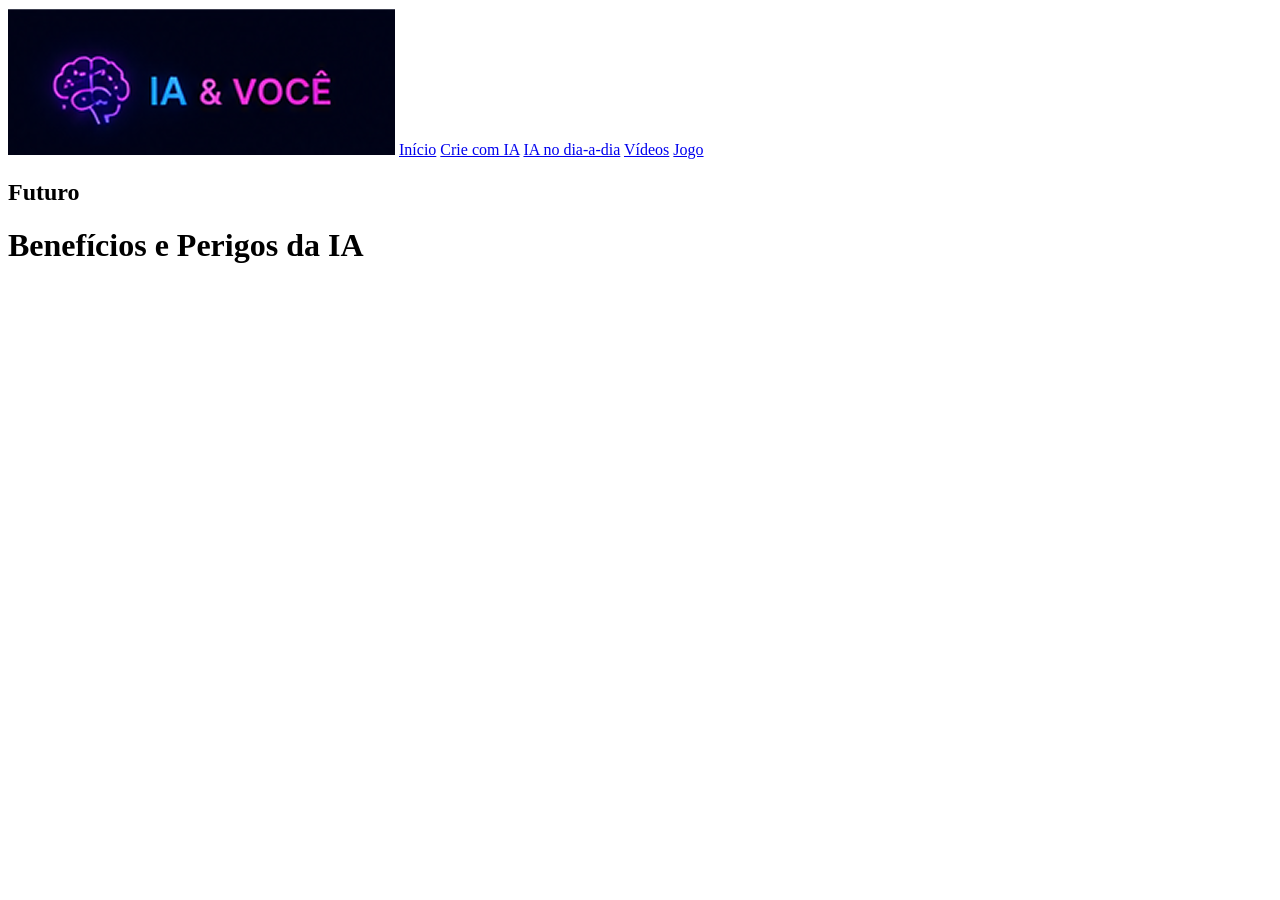
==== beneficios.html @ 137c37b0 "Finalização das primeiras páginas do HTML" ====
<!DOCTYPE html>
<html lang="pt-br">
<head>
    <meta charset="UTF-8">
    <meta name="viewport" content="width=device-width, initial-scale=1.0">
    <title>Benefícios e Perigos da IA</title>
</head>
<body>
    <div class="logoeafins">
        <img src="./img/logo.png" alt="Imagem da logo">
        <a href="principal.html">Início</a>
        <a href="crie.html">Crie com IA</a>
        <a href="diaadia.html">IA no dia-a-dia</a>
        <a href="videos.html">Vídeos</a>
        <a href="jogo.html">Jogo</a>
        <h2>Futuro</h2>
    </div>
    
    <h1>Benefícios e Perigos da IA</h1>
</body>
</html>
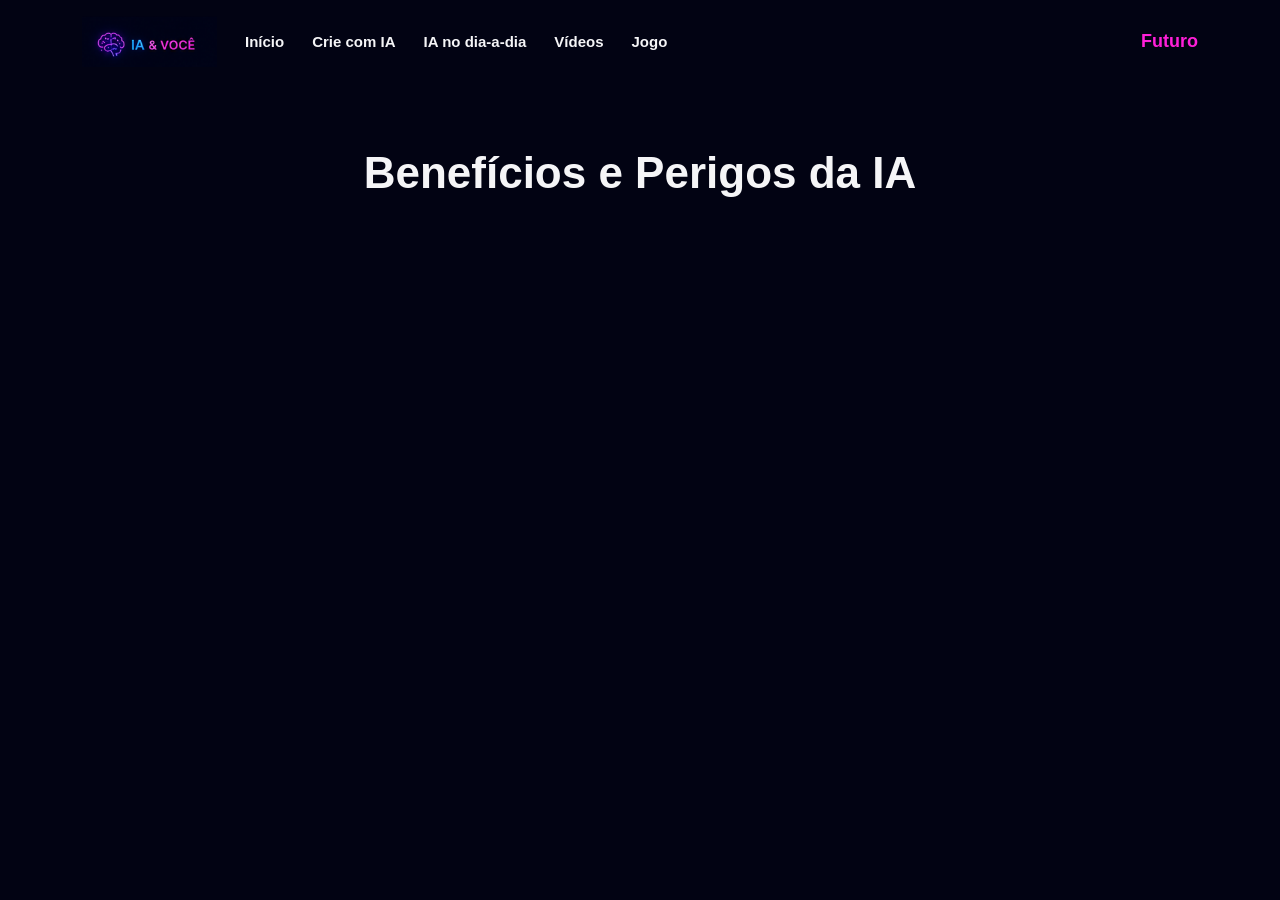
==== commit 391dbf3d: "parte do heitor" ====
--- a/beneficios.html
+++ b/beneficios.html
@@ -4,6 +4,7 @@
     <meta charset="UTF-8">
     <meta name="viewport" content="width=device-width, initial-scale=1.0">
     <title>Benefícios e Perigos da IA</title>
+    <link rel="stylesheet" href="style.css">
 </head>
 <body>
     <div class="logoeafins">
--- a/style.css
+++ b/style.css
@@ -0,0 +1,1263 @@
+/* =========================================================
+   IA & VOCÊ
+   CSS BASE DO PROJETO
+   ========================================================= */
+
+
+/* =========================================================
+   VARIÁVEIS
+   ========================================================= */
+
+:root {
+    --bg: #020313;
+    --bg-card: #05051a;
+
+    --branco: #f5f5f7;
+    --texto: #eeeeee;
+    --texto-secundario: #b8b8c7;
+
+    --roxo: #8d22ff;
+    --roxo-claro: #b64cff;
+    --magenta: #ff1fd8;
+    --azul: #006eff;
+    --ciano: #00eaff;
+
+    --borda-roxa: #8d22ff;
+    --borda-magenta: #ff20dc;
+    --borda-azul: #00bfff;
+
+    --fonte: Arial, Helvetica, sans-serif;
+
+    --largura: 1180px;
+}
+
+
+/* =========================================================
+   RESET
+   ========================================================= */
+
+* {
+    margin: 0;
+    padding: 0;
+    box-sizing: border-box;
+}
+
+html {
+    scroll-behavior: smooth;
+}
+
+body {
+    min-height: 100vh;
+    background: var(--bg);
+    color: var(--texto);
+    font-family: var(--fonte);
+    overflow-x: hidden;
+}
+
+img {
+    max-width: 100%;
+    display: block;
+}
+
+a {
+    color: inherit;
+    text-decoration: none;
+}
+
+p {
+    line-height: 1.45;
+}
+
+h1,
+h2,
+h3 {
+    line-height: 1.15;
+}
+
+
+/* =========================================================
+   MENU / HEADER
+   ========================================================= */
+
+.logoeafins {
+    width: 100%;
+    max-width: var(--largura);
+    margin: 0 auto;
+
+    min-height: 72px;
+
+    display: flex;
+    align-items: center;
+
+    padding: 16px 32px;
+
+    gap: 28px;
+}
+
+.logoeafins img {
+    width: 135px;
+    height: auto;
+    flex-shrink: 0;
+}
+
+.logoeafins a {
+    position: relative;
+
+    font-size: 15px;
+    font-weight: 600;
+
+    color: var(--branco);
+
+    white-space: nowrap;
+
+    transition:
+        color 0.2s ease,
+        transform 0.2s ease;
+}
+
+.logoeafins a:hover {
+    color: var(--magenta);
+    transform: translateY(-1px);
+}
+
+.logoeafins h2 {
+    margin-left: auto;
+
+    color: var(--magenta);
+
+    font-size: 18px;
+    font-weight: 700;
+
+    white-space: nowrap;
+}
+
+
+/* =========================================================
+   TÍTULOS GERAIS
+   ========================================================= */
+
+body > h1,
+body > h2 {
+    max-width: var(--largura);
+    margin-left: auto;
+    margin-right: auto;
+}
+
+body > h1 {
+    padding: 25px 32px 30px;
+
+    font-size: clamp(32px, 4vw, 54px);
+    font-weight: 700;
+}
+
+body > h2 {
+    padding: 25px 32px;
+
+    font-size: clamp(28px, 3vw, 42px);
+}
+
+
+/* =========================================================
+   CORES DOS TEXTOS
+   ========================================================= */
+
+h1,
+h2,
+h3 {
+    color: var(--branco);
+}
+
+h1::first-letter,
+h2::first-letter {
+    /* Mantém o título natural.
+       As cores específicas das páginas
+       serão tratadas abaixo. */
+}
+
+
+/* =========================================================
+   PÁGINA PRINCIPAL
+   ========================================================= */
+
+/*
+   A estrutura original da página principal não possui
+   classes nos primeiros divs.
+
+   Por isso usamos os elementos existentes sem obrigar
+   seus amigos a refazer o HTML inteiro.
+*/
+
+body:has(.cards) > div:nth-of-type(2) {
+    max-width: 1180px;
+    margin: 55px auto 0;
+    padding: 0 60px;
+}
+
+body:has(.cards) > div:nth-of-type(2) h1 {
+    max-width: 650px;
+
+    font-size: clamp(38px, 5vw, 64px);
+    font-weight: 700;
+
+    line-height: 1.05;
+}
+
+body:has(.cards) > div:nth-of-type(2) h1::first-line {
+    color: var(--branco);
+}
+
+body:has(.cards) > div:nth-of-type(2) p {
+    max-width: 580px;
+
+    margin-top: 25px;
+
+    color: var(--texto-secundario);
+
+    font-size: 17px;
+}
+
+
+/* Botão principal */
+
+.btncomecar {
+    display: inline-flex;
+    align-items: center;
+    justify-content: center;
+
+    margin: 30px 0 45px 60px;
+
+    min-width: 190px;
+    min-height: 48px;
+
+    padding: 12px 22px;
+
+    border: 1px solid var(--magenta);
+    border-radius: 8px;
+
+    color: var(--branco);
+
+    font-size: 15px;
+    font-weight: 600;
+
+    transition:
+        background-color 0.2s ease,
+        box-shadow 0.2s ease,
+        transform 0.2s ease;
+}
+
+.btncomecar:hover {
+    background-color: rgba(255, 31, 216, 0.12);
+
+    box-shadow:
+        0 0 12px rgba(255, 31, 216, 0.35);
+
+    transform: translateY(-2px);
+}
+
+
+/* Imagem principal */
+
+body:has(.cards) > div:nth-of-type(4) {
+    max-width: 1180px;
+    margin: -180px auto 80px;
+
+    padding: 0 40px;
+
+    display: flex;
+    justify-content: flex-end;
+}
+
+body:has(.cards) > div:nth-of-type(4) img {
+    width: min(48%, 540px);
+}
+
+
+/* Título "O que você vai aprender" */
+
+body:has(.cards) > div:nth-of-type(5) {
+    max-width: var(--largura);
+
+    margin: 0 auto 35px;
+
+    padding: 0 32px;
+}
+
+body:has(.cards) > div:nth-of-type(5) h2 {
+    text-align: center;
+
+    font-size: 30px;
+}
+
+
+/* Cards */
+
+.cards {
+    width: calc(100% - 64px);
+    max-width: var(--largura);
+
+    margin: 0 auto 70px;
+
+    display: grid;
+    grid-template-columns: repeat(4, 1fr);
+
+    gap: 18px;
+}
+
+.card {
+    min-height: 260px;
+
+    padding: 24px 18px;
+
+    border: 1px solid var(--borda-roxa);
+    border-radius: 8px;
+
+    background-color: rgba(3, 4, 25, 0.8);
+
+    display: flex;
+    flex-direction: column;
+    align-items: center;
+
+    text-align: center;
+
+    transition:
+        transform 0.2s ease,
+        box-shadow 0.2s ease;
+}
+
+.card:nth-child(2) {
+    border-color: var(--borda-azul);
+}
+
+.card:nth-child(3) {
+    border-color: var(--borda-magenta);
+}
+
+.card:nth-child(4) {
+    border-color: var(--azul);
+}
+
+.card:hover {
+    transform: translateY(-5px);
+
+    box-shadow:
+        0 0 18px rgba(141, 34, 255, 0.18);
+}
+
+.imagem-card {
+    width: 70px;
+    height: 70px;
+
+    display: flex;
+    align-items: center;
+    justify-content: center;
+
+    margin-bottom: 18px;
+}
+
+.imagem-card img {
+    max-width: 65px;
+    max-height: 65px;
+}
+
+.card h3 {
+    min-height: 48px;
+
+    margin-bottom: 14px;
+
+    color: var(--magenta);
+
+    font-size: 16px;
+}
+
+.card:nth-child(2) h3,
+.card:nth-child(4) h3 {
+    color: var(--azul);
+}
+
+.card p {
+    color: var(--texto-secundario);
+
+    font-size: 13px;
+}
+
+
+/* =========================================================
+   PÁGINA SOBRE A IA
+   ========================================================= */
+
+body:has(.informacoes) > img {
+    width: min(100%, 1180px);
+
+    margin: 10px auto 30px;
+
+    max-height: 420px;
+
+    object-fit: cover;
+    object-position: center;
+}
+
+body:has(.informacoes) > h1 {
+    max-width: var(--largura);
+
+    margin: 0 auto;
+
+    padding: 0 32px 35px;
+
+    font-size: 44px;
+}
+
+.informacoes {
+    width: calc(100% - 64px);
+    max-width: var(--largura);
+
+    margin: 0 auto 70px;
+}
+
+
+/* Caixa rosa */
+
+.infrosa {
+    margin-bottom: 30px;
+
+    padding: 30px;
+
+    border: 1px solid var(--borda-roxa);
+    border-radius: 8px;
+
+    background: rgba(4, 3, 25, 0.75);
+}
+
+.infrosa h3 {
+    margin-bottom: 15px;
+
+    color: var(--magenta);
+
+    font-size: 20px;
+}
+
+.infrosa p {
+    margin-bottom: 12px;
+
+    color: var(--texto);
+
+    font-size: 15px;
+}
+
+
+/* Caixa azul */
+
+.infazul {
+    margin-bottom: 50px;
+
+    padding: 30px;
+
+    border: 1px solid var(--borda-azul);
+    border-radius: 8px;
+
+    background: rgba(4, 3, 25, 0.75);
+}
+
+.infazul h3 {
+    margin-bottom: 15px;
+
+    color: var(--ciano);
+
+    font-size: 20px;
+}
+
+.infazul p {
+    margin-bottom: 12px;
+
+    color: var(--texto);
+
+    font-size: 15px;
+}
+
+
+/* Título da seção */
+
+.informacoes > h2 {
+    margin-bottom: 28px;
+
+    font-size: 30px;
+}
+
+.informacoes > h2::first-line {
+    color: var(--branco);
+}
+
+
+/* Imagens da seção */
+
+.imagens {
+    display: grid;
+
+    grid-template-columns: repeat(3, 1fr);
+
+    gap: 24px;
+
+    padding: 25px;
+
+    border: 1px solid var(--borda-roxa);
+    border-radius: 8px;
+}
+
+.imagens > div {
+    text-align: center;
+}
+
+.imagens img {
+    width: 90px;
+    height: 90px;
+
+    object-fit: contain;
+
+    margin: 0 auto 12px;
+}
+
+.imagens h3 {
+    color: var(--magenta);
+
+    font-size: 15px;
+}
+
+.social h3,
+.assistentes h3 {
+    color: var(--azul);
+}
+
+
+/* =========================================================
+   PÁGINA CRIE COM IA
+   ========================================================= */
+
+body:has(.cardcrie) > h1 {
+    text-align: center;
+
+    margin-bottom: 30px;
+
+    font-size: 44px;
+}
+
+body:has(.cardcrie) > h1::first-line {
+    color: var(--branco);
+}
+
+
+/* Caixas de introdução */
+
+.roxo,
+.rosa {
+    width: calc(100% - 64px);
+    max-width: var(--largura);
+
+    margin: 0 auto 30px;
+
+    padding: 28px 32px;
+
+    border-radius: 8px;
+
+    background: transparent;
+
+    font-size: 15px;
+}
+
+.roxo {
+    border: 1px solid var(--borda-roxa);
+}
+
+.rosa {
+    border: 1px solid var(--borda-magenta);
+}
+
+
+/* Título */
+
+body:has(.cardcrie) > h2 {
+    max-width: var(--largura);
+
+    margin: 50px auto 30px;
+
+    padding: 0 32px;
+
+    text-align: center;
+
+    font-size: 30px;
+}
+
+
+/* Cards de criação */
+
+.cardcrie {
+    width: calc(100% - 64px);
+    max-width: var(--largura);
+
+    min-height: 180px;
+
+    margin: 0 auto 24px;
+
+    padding: 22px;
+
+    display: flex;
+    align-items: center;
+
+    gap: 30px;
+
+    border: 1px solid var(--borda-roxa);
+    border-radius: 8px;
+
+    background: rgba(4, 3, 25, 0.75);
+}
+
+.cardcrie:nth-of-type(2) {
+    border-color: var(--borda-magenta);
+}
+
+.cardcrie:nth-of-type(3) {
+    border-color: var(--borda-azul);
+}
+
+.cardcrie:nth-of-type(4) {
+    border-color: var(--borda-magenta);
+}
+
+.imagecrie {
+    width: 180px;
+    min-width: 180px;
+    height: 130px;
+
+    display: flex;
+    align-items: center;
+    justify-content: center;
+}
+
+.imagecrie img {
+    max-width: 100%;
+    max-height: 100%;
+
+    object-fit: contain;
+}
+
+.cardcrie p {
+    color: var(--texto);
+
+    font-size: 14px;
+}
+
+
+/* Linhas */
+
+body:has(.cardcrie) hr {
+    width: 100%;
+
+    margin: 55px 0;
+
+    border: 0;
+    border-top: 1px solid rgba(255, 255, 255, 0.35);
+}
+
+
+/* Texto dos prompts */
+
+body:has(.cardcrie) > p {
+    max-width: var(--largura);
+
+    margin: 0 auto 25px;
+
+    padding: 0 32px;
+
+    font-size: 15px;
+}
+
+
+/* Exemplo de prompt */
+
+.exemplo {
+    width: calc(100% - 64px);
+    max-width: 760px;
+
+    margin: 25px auto 35px;
+
+    padding: 28px 32px;
+
+    border-radius: 18px;
+
+    background: #4b096d;
+
+    text-align: center;
+}
+
+.exemplo h2 {
+    margin-bottom: 15px;
+
+    font-size: 24px;
+
+    color: var(--branco);
+}
+
+.exemplo p {
+    color: var(--branco);
+
+    font-size: 15px;
+}
+
+
+/* Resultado esperado */
+
+body:has(.cardcrie) > h3 {
+    max-width: var(--largura);
+
+    margin: 0 auto 12px;
+
+    padding: 0 32px;
+
+    font-size: 20px;
+}
+
+body:has(.cardcrie) > p:nth-last-of-type(2) {
+    max-width: var(--largura);
+
+    margin: 0 auto;
+
+    padding: 0 32px;
+
+    font-size: 15px;
+}
+
+
+/* Explicação final */
+
+.explicacao {
+    width: calc(100% - 64px);
+    max-width: 900px;
+
+    margin: 0 auto 70px;
+
+    padding: 30px;
+
+    border-radius: 5px;
+
+    background: #32005a;
+
+    text-align: center;
+}
+
+.explicacao p {
+    color: var(--texto);
+
+    font-size: 15px;
+}
+
+
+/* =========================================================
+   PÁGINA IA NO DIA A DIA
+   ========================================================= */
+
+body:has(.inf1) > h1 {
+    margin: 0 auto 35px;
+
+    text-align: center;
+
+    font-size: 44px;
+}
+
+
+/* Blocos superiores */
+
+.inf1,
+.inf2 {
+    width: calc(50% - 30px);
+
+    min-height: 130px;
+
+    padding: 24px;
+
+    border: 1px solid var(--borda-roxa);
+    border-radius: 8px;
+
+    background: rgba(4, 3, 25, 0.75);
+
+    position: relative;
+}
+
+.inf1 {
+    margin-left: calc(50% - 590px);
+}
+
+.inf2 {
+    margin-left: calc(50% + 30px);
+
+    margin-top: -130px;
+
+    border-color: var(--borda-roxa);
+}
+
+.inf1 p,
+.inf2 p {
+    color: var(--texto);
+
+    font-size: 14px;
+}
+
+
+/* Imagem da casa */
+
+body:has(.inf1) > img {
+    width: min(850px, 90%);
+
+    margin: 50px auto 30px;
+
+    object-fit: contain;
+}
+
+
+/* Texto azul */
+
+.textazul {
+    width: calc(100% - 64px);
+    max-width: 1100px;
+
+    margin: 0 auto 35px;
+
+    padding: 24px;
+
+    border: 1px solid var(--borda-azul);
+    border-radius: 8px;
+}
+
+.textazul p,
+.textrosa p {
+    font-size: 14px;
+}
+
+
+/* Texto rosa */
+
+.textrosa {
+    width: calc(100% - 64px);
+    max-width: 1100px;
+
+    margin: 0 auto 35px;
+
+    padding: 24px;
+
+    border: 1px solid var(--borda-roxa);
+    border-radius: 8px;
+}
+
+
+/* Benefícios */
+
+body:has(.inf1) > h2 {
+    max-width: 1100px;
+
+    margin: 30px auto 15px;
+
+    padding: 0;
+
+    font-size: 30px;
+}
+
+body:has(.inf1) > a {
+    display: block;
+
+    width: fit-content;
+
+    margin: 0 auto 70px;
+}
+
+body:has(.inf1) > a img {
+    width: 50px;
+
+    transition:
+        transform 0.2s ease,
+        filter 0.2s ease;
+}
+
+body:has(.inf1) > a:hover img {
+    transform: translateX(5px);
+
+    filter:
+        drop-shadow(0 0 8px var(--ciano));
+}
+
+
+/* =========================================================
+   BENEFÍCIOS
+   ========================================================= */
+
+body:has(> h1:first-of-type):not(:has(.cards)):not(:has(.informacoes)):not(:has(.cardcrie)):not(:has(.inf1)) > h1 {
+    text-align: center;
+
+    margin-top: 40px;
+
+    font-size: 44px;
+}
+
+
+/* =========================================================
+   RESPONSIVIDADE
+   ========================================================= */
+
+@media (max-width: 900px) {
+
+    .logoeafins {
+        gap: 18px;
+        padding: 14px 20px;
+    }
+
+    .logoeafins img {
+        width: 115px;
+    }
+
+    .logoeafins a {
+        font-size: 12px;
+    }
+
+    .logoeafins h2 {
+        font-size: 15px;
+    }
+
+    .cards {
+        grid-template-columns: repeat(2, 1fr);
+    }
+
+    body:has(.cards) > div:nth-of-type(2) {
+        margin-top: 35px;
+    }
+
+    body:has(.cards) > div:nth-of-type(4) {
+        margin-top: -100px;
+    }
+
+    body:has(.cards) > div:nth-of-type(4) img {
+        width: 45%;
+    }
+
+    .inf1 {
+        margin-left: 5%;
+        width: 42%;
+    }
+
+    .inf2 {
+        width: 42%;
+        margin-left: 53%;
+    }
+}
+
+
+@media (max-width: 650px) {
+
+    .logoeafins {
+        min-height: auto;
+
+        flex-wrap: wrap;
+
+        justify-content: center;
+
+        padding: 18px 12px;
+
+        gap: 14px;
+    }
+
+    .logoeafins img {
+        width: 110px;
+
+        margin-right: 100%;
+        margin-bottom: -5px;
+    }
+
+    .logoeafins h2 {
+        margin-left: 0;
+    }
+
+
+    body > h1 {
+        padding-left: 20px;
+        padding-right: 20px;
+
+        font-size: 34px;
+    }
+
+
+    /* Principal */
+
+    body:has(.cards) > div:nth-of-type(2) {
+        margin-top: 25px;
+
+        padding: 0 25px;
+
+        text-align: center;
+    }
+
+    body:has(.cards) > div:nth-of-type(2) h1 {
+        font-size: 38px;
+    }
+
+    body:has(.cards) > div:nth-of-type(2) p {
+        font-size: 14px;
+    }
+
+    .btncomecar {
+        margin-left: 25px;
+    }
+
+    body:has(.cards) > div:nth-of-type(4) {
+        margin: 0 auto 50px;
+
+        padding: 0 20px;
+
+        justify-content: center;
+    }
+
+    body:has(.cards) > div:nth-of-type(4) img {
+        width: 80%;
+    }
+
+    .cards {
+        width: calc(100% - 32px);
+
+        grid-template-columns: 1fr 1fr;
+
+        gap: 12px;
+    }
+
+    .card {
+        padding: 18px 12px;
+
+        min-height: 230px;
+    }
+
+    .card h3 {
+        font-size: 13px;
+    }
+
+    .card p {
+        font-size: 11px;
+    }
+
+
+    /* Sobre */
+
+    body:has(.informacoes) > img {
+        width: calc(100% - 30px);
+    }
+
+    .informacoes {
+        width: calc(100% - 30px);
+    }
+
+    .infrosa,
+    .infazul {
+        padding: 20px;
+    }
+
+    .imagens {
+        grid-template-columns: repeat(2, 1fr);
+
+        padding: 18px;
+    }
+
+
+    /* Crie */
+
+    .roxo,
+    .rosa {
+        width: calc(100% - 30px);
+
+        padding: 20px;
+    }
+
+    .cardcrie {
+        width: calc(100% - 30px);
+
+        flex-direction: column;
+
+        text-align: center;
+    }
+
+    .imagecrie {
+        width: 150px;
+        min-width: 150px;
+    }
+
+
+    /* Dia a dia */
+
+    .inf1,
+    .inf2 {
+        width: calc(100% - 30px);
+
+        margin-left: auto;
+        margin-right: auto;
+
+        margin-top: 0;
+
+        min-height: auto;
+    }
+
+    .inf2 {
+        margin-top: 20px;
+    }
+
+    body:has(.inf1) > img {
+        width: calc(100% - 30px);
+
+        margin-top: 35px;
+    }
+
+    .textazul,
+    .textrosa {
+        width: calc(100% - 30px);
+    }
+
+    body:has(.inf1) > h2 {
+        width: calc(100% - 30px);
+
+        font-size: 25px;
+    }
+}
+
+
+/* =========================================================
+   ACESSIBILIDADE / INTERAÇÃO
+   ========================================================= */
+
+a:focus-visible {
+    outline: 2px solid var(--ciano);
+    outline-offset: 4px;
+}
+
+
+/* =========================================================
+   NOVA ESTRUTURA DA PÁGINA PRINCIPAL
+   ========================================================= */
+
+.pagina-principal {
+    width: 100%;
+    max-width: var(--largura);
+
+    margin: 0 auto;
+}
+
+
+/* HERO */
+
+.hero {
+    min-height: 560px;
+
+    padding: 45px 55px;
+
+    display: grid;
+    grid-template-columns: 1fr 1fr;
+
+    align-items: center;
+
+    gap: 30px;
+}
+
+.hero-conteudo {
+    position: relative;
+    z-index: 2;
+}
+
+.hero h1 {
+    max-width: 570px;
+
+    font-size: clamp(36px, 4vw, 58px);
+
+    line-height: 1.03;
+
+    color: var(--branco);
+}
+
+.hero h1 span {
+    color: var(--magenta);
+}
+
+.hero p {
+    max-width: 500px;
+
+    margin-top: 22px;
+
+    color: var(--texto-secundario);
+
+    font-size: 15px;
+}
+
+.hero .btncomecar {
+    margin: 28px 0 0;
+}
+
+.hero .btncomecar span {
+    margin-left: 15px;
+
+    color: var(--magenta);
+
+    font-size: 18px;
+}
+
+.hero-imagem {
+    display: flex;
+
+    justify-content: center;
+    align-items: center;
+}
+
+.hero-imagem img {
+    width: 100%;
+    max-width: 520px;
+
+    object-fit: contain;
+}
+
+
+/* APRENDIZADO */
+
+.aprendizado {
+    padding: 45px 32px 70px;
+}
+
+.aprendizado > h2 {
+    margin-bottom: 35px;
+
+    text-align: center;
+
+    font-size: 30px;
+    font-weight: 700;
+}
+
+@media (max-width: 700px) {
+
+    .hero {
+        grid-template-columns: 1fr;
+
+        padding: 30px 20px;
+
+        text-align: center;
+    }
+
+    .hero h1,
+    .hero p {
+        margin-left: auto;
+        margin-right: auto;
+    }
+
+    .hero .btncomecar {
+        margin-left: auto;
+        margin-right: auto;
+    }
+
+    .hero-imagem {
+        order: -1;
+    }
+
+    .hero-imagem img {
+        max-width: 350px;
+    }
+
+    .aprendizado {
+        padding-left: 16px;
+        padding-right: 16px;
+    }
+}
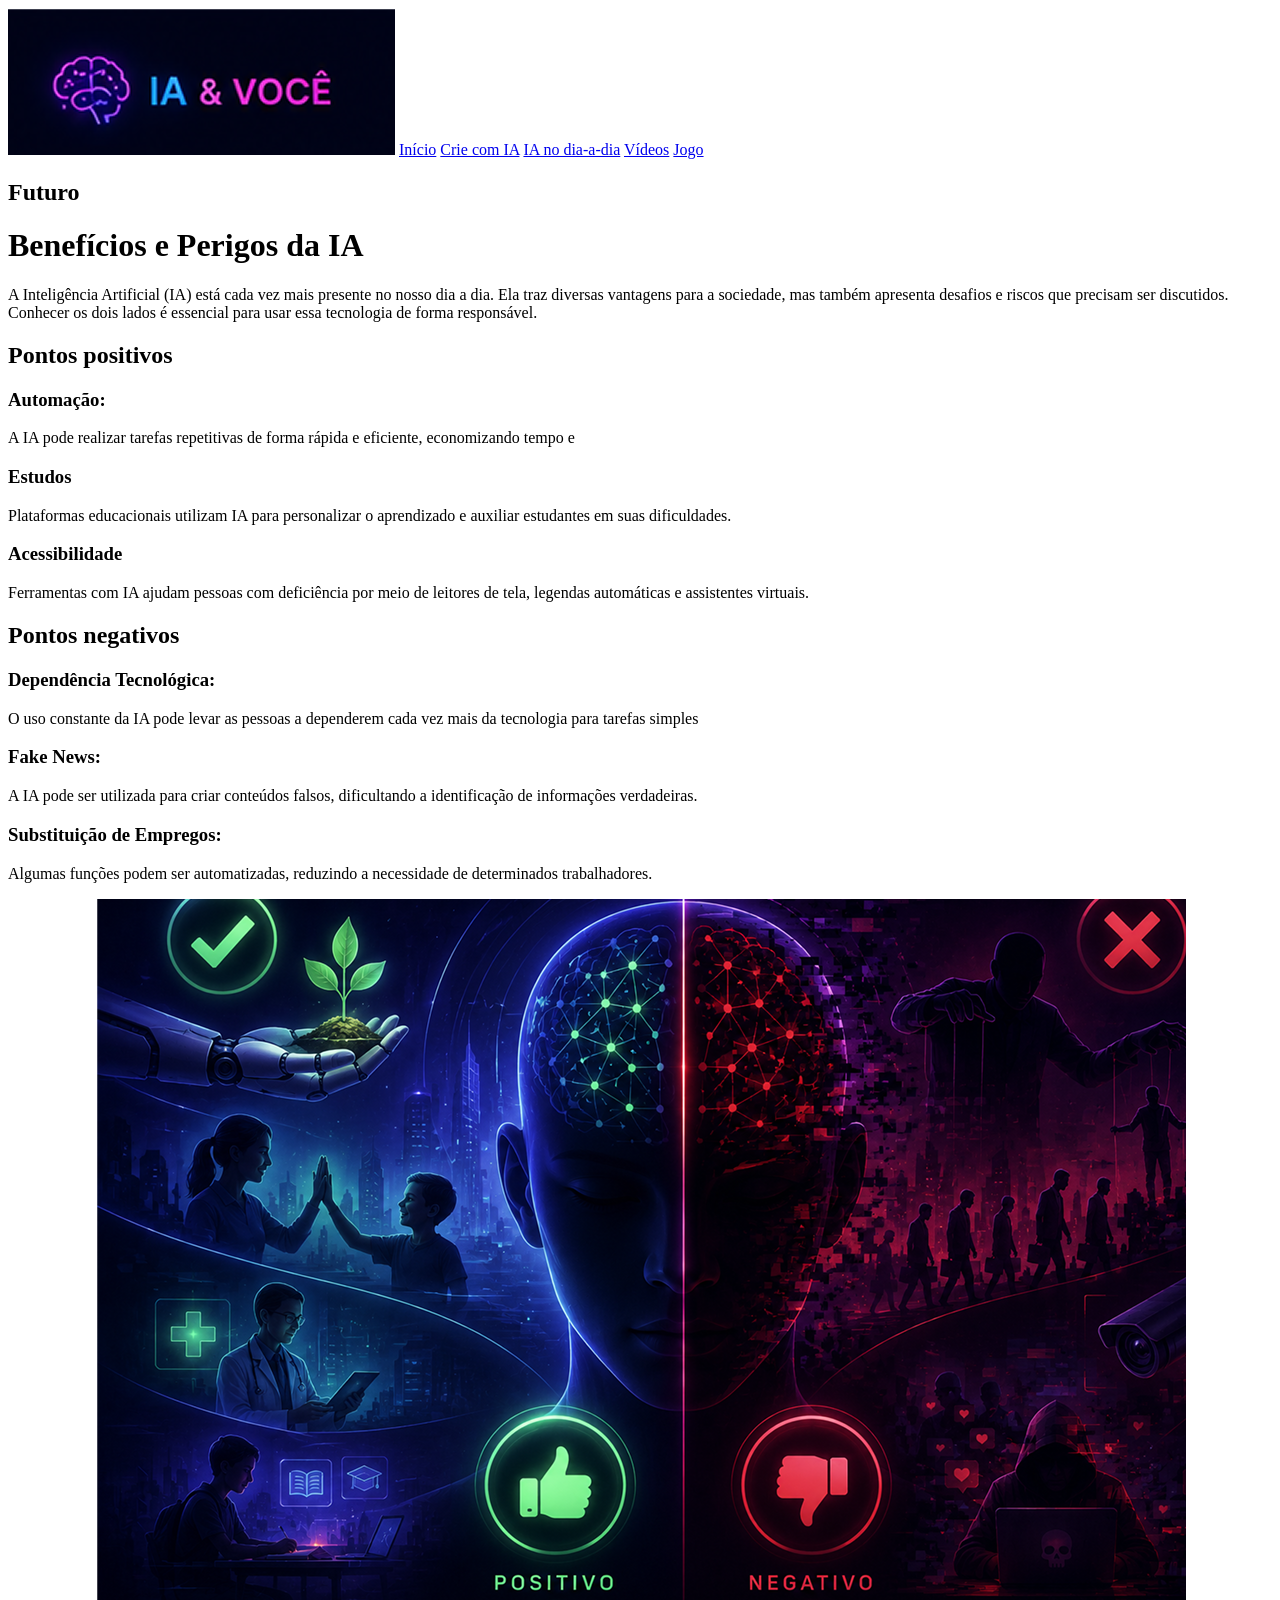
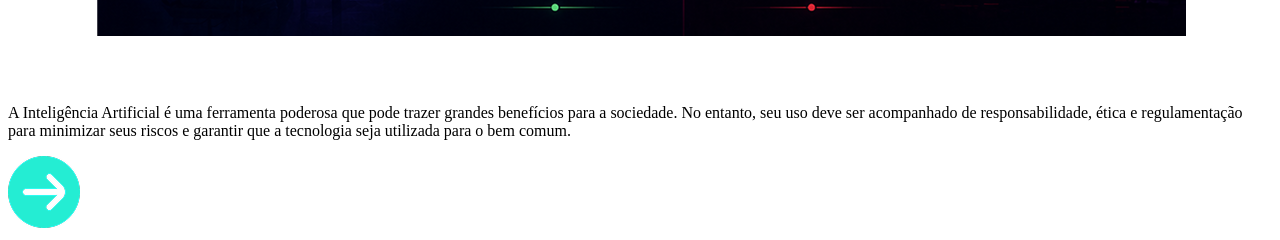
==== commit f35b831e: "Fim de benefícios da IA. vou ter que clonar o css do github, html veio e ele ficou" ====
--- a/beneficios.html
+++ b/beneficios.html
@@ -4,7 +4,6 @@
     <meta charset="UTF-8">
     <meta name="viewport" content="width=device-width, initial-scale=1.0">
     <title>Benefícios e Perigos da IA</title>
-    <link rel="stylesheet" href="style.css">
 </head>
 <body>
     <div class="logoeafins">
@@ -18,5 +17,38 @@
     </div>
     
     <h1>Benefícios e Perigos da IA</h1>
+
+    <div class="ben1">
+        <p>A Inteligência Artificial (IA) está cada vez mais presente no nosso dia a dia. Ela traz diversas vantagens para a sociedade, mas também apresenta desafios e riscos que precisam ser discutidos. Conhecer os dois lados é essencial para usar essa tecnologia de forma responsável.</p>
+    </div>
+
+    <h2>Pontos positivos</h2>
+
+    <div class="positivos">
+        <h3>Automação:</h3>
+        <p>A IA pode realizar tarefas repetitivas de forma rápida e eficiente, economizando tempo e </p>
+        <h3>Estudos</h3>
+        <p>Plataformas educacionais utilizam IA para personalizar o aprendizado e auxiliar estudantes em suas dificuldades.</p>
+        <h3>Acessibilidade</h3>
+        <p>Ferramentas com IA ajudam pessoas com deficiência por meio de leitores de tela, legendas automáticas e assistentes virtuais.</p>
+    </div>
+
+    <h2>Pontos negativos</h2>
+    <div class="negativos">
+        <h3>Dependência Tecnológica:</h3>
+        <p>O uso constante da IA pode levar as pessoas a dependerem cada vez mais da tecnologia para tarefas simples</p>
+        <h3>Fake News:</h3>
+        <p>A IA pode ser utilizada para criar conteúdos falsos, dificultando a identificação de informações verdadeiras.</p>
+        <h3>Substituição de Empregos:</h3>
+        <p>Algumas funções podem ser automatizadas, reduzindo a necessidade de determinados trabalhadores.</p>
+    </div>
+
+    <img src="./img/image 15.png" alt="Beneficios e maleficios da IA">
+
+    <div class="ben2">
+        <p>A Inteligência Artificial é uma ferramenta poderosa que pode trazer grandes benefícios para a sociedade. No entanto, seu uso deve ser acompanhado de responsabilidade, ética e regulamentação para minimizar seus riscos e garantir que a tecnologia seja utilizada para o bem comum.</p>
+    </div>
+
+    <a href="beneficios.html"><img src="./img/arrow-circle-right 1.png" alt="Ir para benefícios e perigos da IA"></a>
 </body>
 </html>
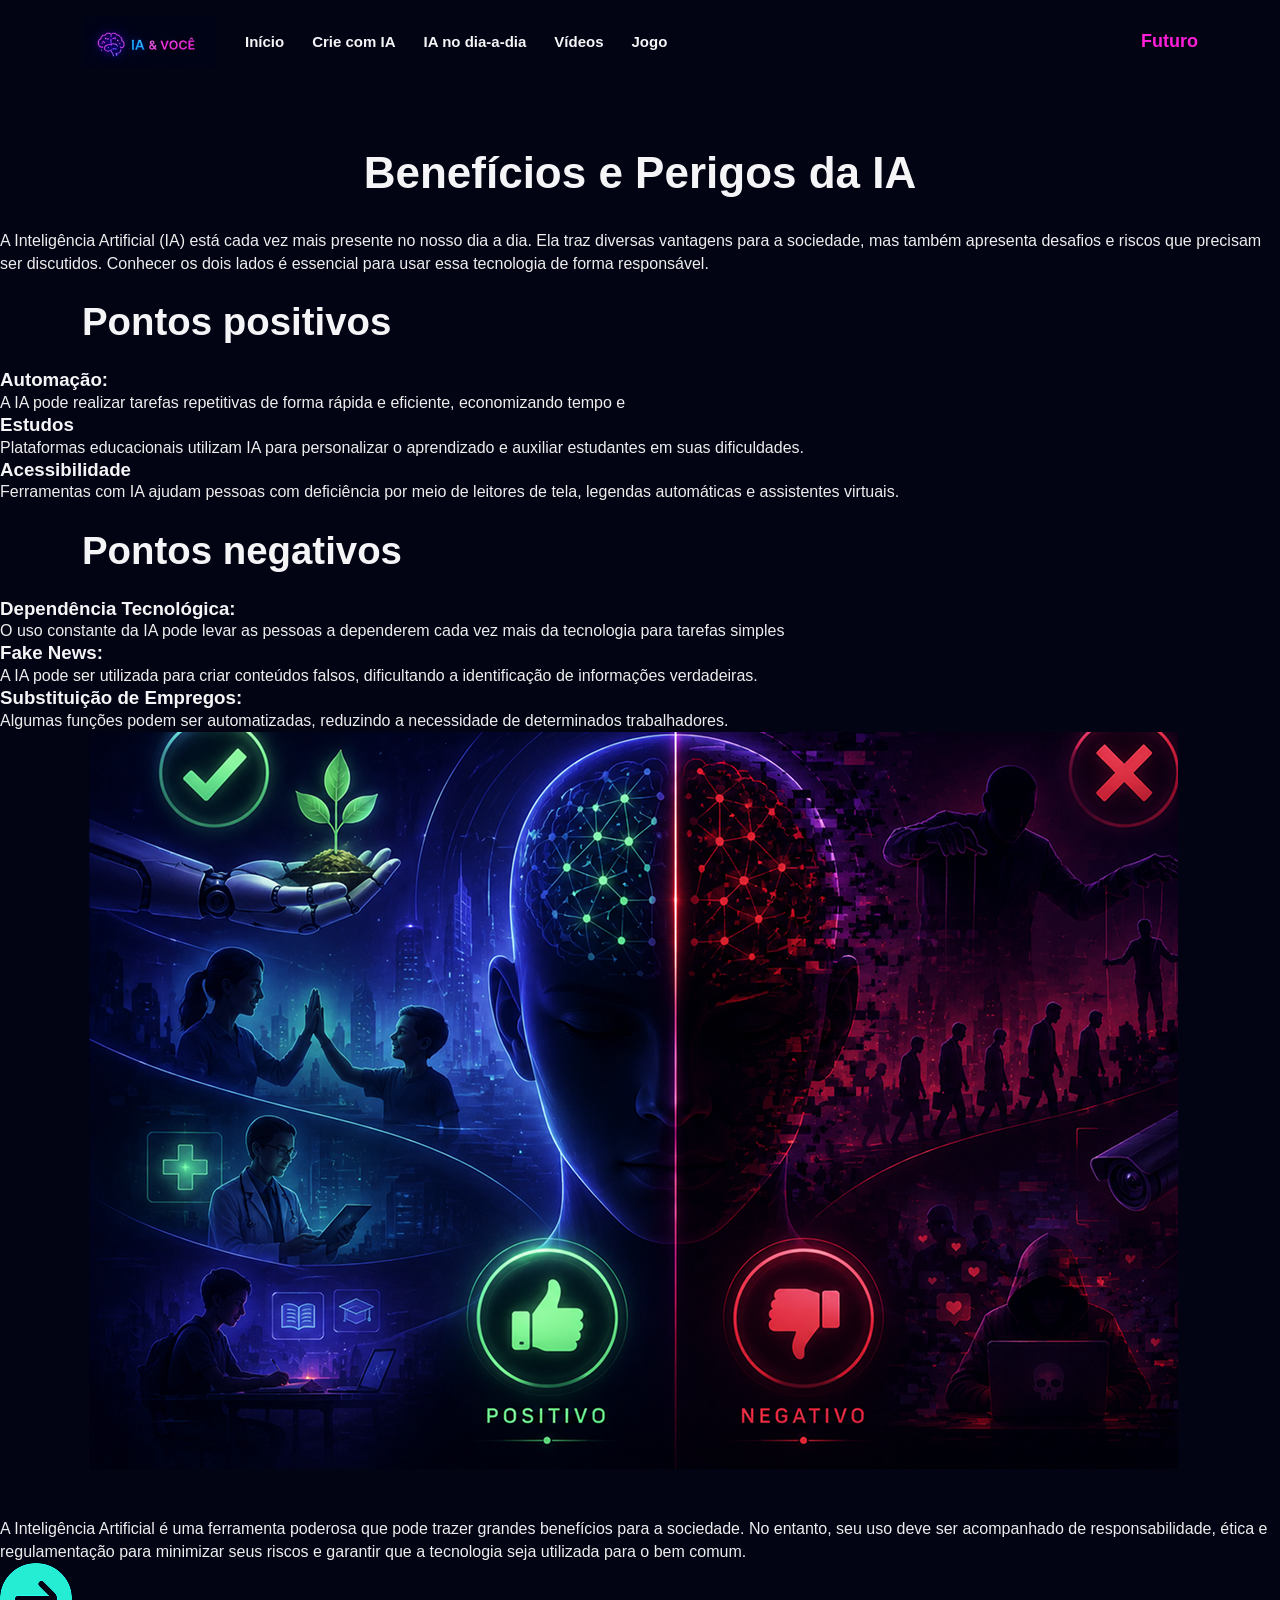
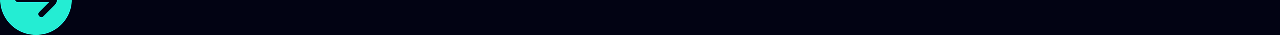
==== commit 0d890d46: "Merge remote-tracking branch 'origin/main'" ====
--- a/beneficios.html
+++ b/beneficios.html
@@ -4,11 +4,12 @@
     <meta charset="UTF-8">
     <meta name="viewport" content="width=device-width, initial-scale=1.0">
     <title>Benefícios e Perigos da IA</title>
+    <link rel="stylesheet" href="style.css">
 </head>
 <body>
     <div class="logoeafins">
         <img src="./img/logo.png" alt="Imagem da logo">
-        <a href="principal.html">Início</a>
+        <a href="index.html">Início</a>
         <a href="crie.html">Crie com IA</a>
         <a href="diaadia.html">IA no dia-a-dia</a>
         <a href="videos.html">Vídeos</a>
--- a/style.css
+++ b/style.css
@@ -0,0 +1,904 @@
+:root {
+    --bg: #020313;
+    --bg-card: #05051a;
+
+    --branco: #f5f5f7;
+    --texto: #eeeeee;
+    --texto-secundario: #b8b8c7;
+
+    --roxo: #8d22ff;
+    --roxo-claro: #b64cff;
+    --magenta: #ff1fd8;
+    --azul: #006eff;
+    --ciano: #00eaff;
+
+    --borda-roxa: #8d22ff;
+    --borda-magenta: #ff20dc;
+    --borda-azul: #00bfff;
+
+    --fonte: Arial, Helvetica, sans-serif;
+
+    --largura: 1180px;
+}
+
+* {
+    margin: 0;
+    padding: 0;
+    box-sizing: border-box;
+}
+
+html {
+    scroll-behavior: smooth;
+}
+
+body {
+    min-height: 100vh;
+    background: var(--bg);
+    color: var(--texto);
+    font-family: var(--fonte);
+    overflow-x: hidden;
+}
+
+img {
+    max-width: 100%;
+    display: block;
+}
+
+a {
+    color: inherit;
+    text-decoration: none;
+}
+
+p {
+    line-height: 1.45;
+}
+
+h1,
+h2,
+h3 {
+    line-height: 1.15;
+}
+
+.logoeafins {
+    width: 100%;
+    max-width: var(--largura);
+    margin: 0 auto;
+    min-height: 72px;
+    display: flex;
+    align-items: center;
+    padding: 16px 32px;
+    gap: 28px;
+}
+
+.logoeafins img {
+    width: 135px;
+    height: auto;
+    flex-shrink: 0;
+}
+
+.logoeafins a {
+    position: relative;
+    font-size: 15px;
+    font-weight: 600;
+    color: var(--branco);
+    white-space: nowrap;
+    transition:
+        color 0.2s ease,
+        transform 0.2s ease;
+}
+
+.logoeafins a:hover {
+    color: var(--magenta);
+    transform: translateY(-1px);
+}
+
+.logoeafins h2 {
+    margin-left: auto;
+    color: var(--magenta);
+    font-size: 18px;
+    font-weight: 700;
+    white-space: nowrap;
+}
+
+body > h1,
+body > h2 {
+    max-width: var(--largura);
+    margin-left: auto;
+    margin-right: auto;
+}
+
+body > h1 {
+    padding: 25px 32px 30px;
+    font-size: clamp(32px, 4vw, 54px);
+    font-weight: 700;
+}
+
+body > h2 {
+    padding: 25px 32px;
+    font-size: clamp(28px, 3vw, 42px);
+}
+
+h1,
+h2,
+h3 {
+    color: var(--branco);
+}
+
+body:has(.cards) > div:nth-of-type(2) {
+    max-width: 1180px;
+    margin: 55px auto 0;
+    padding: 0 60px;
+}
+
+body:has(.cards) > div:nth-of-type(2) h1 {
+    max-width: 650px;
+    font-size: clamp(38px, 5vw, 64px);
+    font-weight: 700;
+    line-height: 1.05;
+}
+
+body:has(.cards) > div:nth-of-type(2) h1::first-line {
+    color: var(--branco);
+}
+
+body:has(.cards) > div:nth-of-type(2) p {
+    max-width: 580px;
+    margin-top: 25px;
+    color: var(--texto-secundario);
+    font-size: 17px;
+}
+
+.btncomecar {
+    display: inline-flex;
+    align-items: center;
+    justify-content: center;
+    margin: 30px 0 45px 60px;
+    min-width: 190px;
+    min-height: 48px;
+    padding: 12px 22px;
+    border: 1px solid var(--magenta);
+    border-radius: 8px;
+    color: var(--branco);
+    font-size: 15px;
+    font-weight: 600;
+    transition:
+        background-color 0.2s ease,
+        box-shadow 0.2s ease,
+        transform 0.2s ease;
+}
+
+.btncomecar:hover {
+    background-color: rgba(255, 31, 216, 0.12);
+    box-shadow:
+        0 0 12px rgba(255, 31, 216, 0.35);
+    transform: translateY(-2px);
+}
+
+body:has(.cards) > div:nth-of-type(4) {
+    max-width: 1180px;
+    margin: -180px auto 80px;
+    padding: 0 40px;
+    display: flex;
+    justify-content: flex-end;
+}
+
+body:has(.cards) > div:nth-of-type(4) img {
+    width: min(48%, 540px);
+}
+
+body:has(.cards) > div:nth-of-type(5) {
+    max-width: var(--largura);
+    margin: 0 auto 35px;
+    padding: 0 32px;
+}
+
+body:has(.cards) > div:nth-of-type(5) h2 {
+    text-align: center;
+    font-size: 30px;
+}
+
+.cards {
+    width: calc(100% - 64px);
+    max-width: var(--largura);
+    margin: 0 auto 70px;
+    display: grid;
+    grid-template-columns: repeat(4, 1fr);
+    gap: 18px;
+}
+
+.card {
+    min-height: 260px;
+    padding: 24px 18px;
+    border: 1px solid var(--borda-roxa);
+    border-radius: 8px;
+    background-color: rgba(3, 4, 25, 0.8);
+    display: flex;
+    flex-direction: column;
+    align-items: center;
+    text-align: center;
+    transition:
+        transform 0.2s ease,
+        box-shadow 0.2s ease;
+}
+
+.card:nth-child(2) {
+    border-color: var(--borda-azul);
+}
+
+.card:nth-child(3) {
+    border-color: var(--borda-magenta);
+}
+
+.card:nth-child(4) {
+    border-color: var(--azul);
+}
+
+.card:hover {
+    transform: translateY(-5px);
+    box-shadow:
+        0 0 18px rgba(141, 34, 255, 0.18);
+}
+
+.imagem-card {
+    width: 70px;
+    height: 70px;
+    display: flex;
+    align-items: center;
+    justify-content: center;
+    margin-bottom: 18px;
+}
+
+.imagem-card img {
+    max-width: 65px;
+    max-height: 65px;
+}
+
+.card h3 {
+    min-height: 48px;
+    margin-bottom: 14px;
+    color: var(--magenta);
+    font-size: 16px;
+}
+
+.card:nth-child(2) h3,
+.card:nth-child(4) h3 {
+    color: var(--azul);
+}
+
+.card p {
+    color: var(--texto-secundario);
+    font-size: 13px;
+}
+
+body:has(.informacoes) > img {
+    width: min(100%, 1180px);
+    margin: 10px auto 30px;
+    max-height: 420px;
+    object-fit: cover;
+    object-position: center;
+}
+
+body:has(.informacoes) > h1 {
+    max-width: var(--largura);
+    margin: 0 auto;
+    padding: 0 32px 35px;
+    font-size: 44px;
+}
+
+.informacoes {
+    width: calc(100% - 64px);
+    max-width: var(--largura);
+    margin: 0 auto 70px;
+}
+
+.infrosa {
+    margin-bottom: 30px;
+    padding: 30px;
+    border: 1px solid var(--borda-roxa);
+    border-radius: 8px;
+    background: rgba(4, 3, 25, 0.75);
+}
+
+.infrosa h3 {
+    margin-bottom: 15px;
+    color: var(--magenta);
+    font-size: 20px;
+}
+
+.infrosa p {
+    margin-bottom: 12px;
+    color: var(--texto);
+    font-size: 15px;
+}
+
+.infazul {
+    margin-bottom: 50px;
+    padding: 30px;
+    border: 1px solid var(--borda-azul);
+    border-radius: 8px;
+    background: rgba(4, 3, 25, 0.75);
+}
+
+.infazul h3 {
+    margin-bottom: 15px;
+    color: var(--ciano);
+    font-size: 20px;
+}
+
+.infazul p {
+    margin-bottom: 12px;
+    color: var(--texto);
+    font-size: 15px;
+}
+
+.informacoes > h2 {
+    margin-bottom: 28px;
+    font-size: 30px;
+}
+
+.informacoes > h2::first-line {
+    color: var(--branco);
+}
+
+.imagens {
+    display: grid;
+    grid-template-columns: repeat(3, 1fr);
+    gap: 24px;
+    padding: 25px;
+    border: 1px solid var(--borda-roxa);
+    border-radius: 8px;
+}
+
+.imagens > div {
+    text-align: center;
+}
+
+.imagens img {
+    width: 90px;
+    height: 90px;
+    object-fit: contain;
+    margin: 0 auto 12px;
+}
+
+.imagens h3 {
+    color: var(--magenta);
+    font-size: 15px;
+}
+
+.social h3,
+.assistentes h3 {
+    color: var(--azul);
+}
+
+body:has(.cardcrie) > h1 {
+    text-align: center;
+    margin-bottom: 30px;
+    font-size: 44px;
+}
+
+body:has(.cardcrie) > h1::first-line {
+    color: var(--branco);
+}
+
+.roxo,
+.rosa {
+    width: calc(100% - 64px);
+    max-width: var(--largura);
+    margin: 0 auto 30px;
+    padding: 28px 32px;
+    border-radius: 8px;
+    background: transparent;
+    font-size: 15px;
+}
+
+.roxo {
+    border: 1px solid var(--borda-roxa);
+}
+
+.rosa {
+    border: 1px solid var(--borda-magenta);
+}
+
+body:has(.cardcrie) > h2 {
+    max-width: var(--largura);
+    margin: 50px auto 30px;
+    padding: 0 32px;
+    text-align: center;
+    font-size: 30px;
+}
+
+.cardcrie {
+    width: calc(100% - 64px);
+    max-width: var(--largura);
+    min-height: 180px;
+    margin: 0 auto 24px;
+    padding: 22px;
+    display: flex;
+    align-items: center;
+    gap: 30px;
+    border: 1px solid var(--borda-roxa);
+    border-radius: 8px;
+    background: rgba(4, 3, 25, 0.75);
+}
+
+.cardcrie:nth-of-type(2) {
+    border-color: var(--borda-magenta);
+}
+
+.cardcrie:nth-of-type(3) {
+    border-color: var(--borda-azul);
+}
+
+.cardcrie:nth-of-type(4) {
+    border-color: var(--borda-magenta);
+}
+
+.imagecrie {
+    width: 180px;
+    min-width: 180px;
+    height: 130px;
+    display: flex;
+    align-items: center;
+    justify-content: center;
+}
+
+.imagecrie img {
+    max-width: 100%;
+    max-height: 100%;
+    object-fit: contain;
+}
+
+.cardcrie p {
+    color: var(--texto);
+    font-size: 14px;
+}
+
+body:has(.cardcrie) hr {
+    width: 100%;
+    margin: 55px 0;
+    border: 0;
+    border-top: 1px solid rgba(255, 255, 255, 0.35);
+}
+
+body:has(.cardcrie) > p {
+    max-width: var(--largura);
+    margin: 0 auto 25px;
+    padding: 0 32px;
+    font-size: 15px;
+}
+
+.exemplo {
+    width: calc(100% - 64px);
+    max-width: 760px;
+    margin: 25px auto 35px;
+    padding: 28px 32px;
+    border-radius: 18px;
+    background: #4b096d;
+    text-align: center;
+}
+
+.exemplo h2 {
+    margin-bottom: 15px;
+    font-size: 24px;
+    color: var(--branco);
+}
+
+.exemplo p {
+    color: var(--branco);
+    font-size: 15px;
+}
+
+body:has(.cardcrie) > h3 {
+    max-width: var(--largura);
+    margin: 0 auto 12px;
+    padding: 0 32px;
+    font-size: 20px;
+}
+
+body:has(.cardcrie) > p:nth-last-of-type(2) {
+    max-width: var(--largura);
+    margin: 0 auto;
+    padding: 0 32px;
+    font-size: 15px;
+}
+
+.explicacao {
+    width: calc(100% - 64px);
+    max-width: 900px;
+    margin: 0 auto 70px;
+    padding: 30px;
+    border-radius: 5px;
+    background: #32005a;
+    text-align: center;
+}
+
+.explicacao p {
+    color: var(--texto);
+    font-size: 15px;
+}
+
+body:has(.inf1) > h1 {
+    margin: 0 auto 35px;
+    text-align: center;
+    font-size: 44px;
+}
+
+.inf1,
+.inf2 {
+    width: min(560px, calc(50% - 30px));
+    min-height: 130px;
+
+    padding: 24px;
+
+    border: 1px solid var(--borda-roxa);
+    border-radius: 8px;
+
+    background: rgba(4, 3, 25, 0.75);
+
+    position: relative;
+}
+
+.inf1 {
+    margin-left: max(15px, calc((100% - 1180px) / 2));
+}
+
+.inf2 {
+    margin-left: calc(50% + 15px);
+    margin-top: -130px;
+}
+
+.inf1 p,
+.inf2 p {
+    color: var(--texto);
+    font-size: 14px;
+}
+
+body:has(.inf1) > img {
+    width: min(850px, 90%);
+    margin: 50px auto 30px;
+    object-fit: contain;
+}
+
+.textazul {
+    width: calc(100% - 64px);
+    max-width: 1100px;
+    margin: 0 auto 35px;
+    padding: 24px;
+    border: 1px solid var(--borda-azul);
+    border-radius: 8px;
+}
+
+.textazul p,
+.textrosa p {
+    font-size: 14px;
+}
+
+.textrosa {
+    width: calc(100% - 64px);
+    max-width: 1100px;
+    margin: 0 auto 35px;
+    padding: 24px;
+    border: 1px solid var(--borda-roxa);
+    border-radius: 8px;
+}
+
+body:has(.inf1) > h2 {
+    max-width: 1100px;
+    margin: 30px auto 15px;
+    padding: 0;
+    font-size: 30px;
+}
+
+body:has(.inf1) > a {
+    display: block;
+    width: fit-content;
+    margin: 0 auto 70px;
+}
+
+body:has(.inf1) > a img {
+    width: 50px;
+    transition:
+        transform 0.2s ease,
+        filter 0.2s ease;
+}
+
+body:has(.inf1) > a:hover img {
+    transform: translateX(5px);
+    filter:
+        drop-shadow(0 0 8px var(--ciano));
+}
+
+body:has(> h1:first-of-type):not(:has(.cards)):not(:has(.informacoes)):not(:has(.cardcrie)):not(:has(.inf1)) > h1 {
+    text-align: center;
+    margin-top: 40px;
+    font-size: 44px;
+}
+
+@media (max-width: 900px) {
+    .logoeafins {
+        gap: 18px;
+        padding: 14px 20px;
+    }
+
+    .logoeafins img {
+        width: 115px;
+    }
+
+    .logoeafins a {
+        font-size: 12px;
+    }
+
+    .logoeafins h2 {
+        font-size: 15px;
+    }
+
+    .cards {
+        grid-template-columns: repeat(2, 1fr);
+    }
+
+    body:has(.cards) > div:nth-of-type(2) {
+        margin-top: 35px;
+    }
+
+    body:has(.cards) > div:nth-of-type(4) {
+        margin-top: -100px;
+    }
+
+    body:has(.cards) > div:nth-of-type(4) img {
+        width: 45%;
+    }
+
+    .inf1 {
+        margin-left: 5%;
+        width: 42%;
+    }
+
+    .inf2 {
+        width: 42%;
+        margin-left: 53%;
+    }
+}
+
+@media (max-width: 650px) {
+    .logoeafins {
+        min-height: auto;
+        flex-wrap: wrap;
+        justify-content: center;
+        padding: 18px 12px;
+        gap: 14px;
+    }
+
+    .logoeafins img {
+        width: 110px;
+        margin-right: 100%;
+        margin-bottom: -5px;
+    }
+
+    .logoeafins h2 {
+        margin-left: 0;
+    }
+
+    body > h1 {
+        padding-left: 20px;
+        padding-right: 20px;
+        font-size: 34px;
+    }
+
+    body:has(.cards) > div:nth-of-type(2) {
+        margin-top: 25px;
+        padding: 0 25px;
+        text-align: center;
+    }
+
+    body:has(.cards) > div:nth-of-type(2) h1 {
+        font-size: 38px;
+    }
+
+    body:has(.cards) > div:nth-of-type(2) p {
+        font-size: 14px;
+    }
+
+    .btncomecar {
+        margin-left: 25px;
+    }
+
+    body:has(.cards) > div:nth-of-type(4) {
+        margin: 0 auto 50px;
+        padding: 0 20px;
+        justify-content: center;
+    }
+
+    body:has(.cards) > div:nth-of-type(4) img {
+        width: 80%;
+    }
+
+    .cards {
+        width: calc(100% - 32px);
+        grid-template-columns: 1fr 1fr;
+        gap: 12px;
+    }
+
+    .card {
+        padding: 18px 12px;
+        min-height: 230px;
+    }
+
+    .card h3 {
+        font-size: 13px;
+    }
+
+    .card p {
+        font-size: 11px;
+    }
+
+    body:has(.informacoes) > img {
+        width: calc(100% - 30px);
+    }
+
+    .informacoes {
+        width: calc(100% - 30px);
+    }
+
+    .infrosa,
+    .infazul {
+        padding: 20px;
+    }
+
+    .imagens {
+        grid-template-columns: repeat(2, 1fr);
+        padding: 18px;
+    }
+
+    .roxo,
+    .rosa {
+        width: calc(100% - 30px);
+        padding: 20px;
+    }
+
+    .cardcrie {
+        width: calc(100% - 30px);
+        flex-direction: column;
+        text-align: center;
+    }
+
+    .imagecrie {
+        width: 150px;
+        min-width: 150px;
+    }
+
+    .inf1,
+    .inf2 {
+        width: calc(100% - 30px);
+        margin-left: auto;
+        margin-right: auto;
+        margin-top: 0;
+        min-height: auto;
+    }
+
+    .inf2 {
+        margin-top: 20px;
+    }
+
+    body:has(.inf1) > img {
+        width: calc(100% - 30px);
+        margin-top: 35px;
+    }
+
+    .textazul,
+    .textrosa {
+        width: calc(100% - 30px);
+    }
+
+    body:has(.inf1) > h2 {
+        width: calc(100% - 30px);
+        font-size: 25px;
+    }
+}
+
+a:focus-visible {
+    outline: 2px solid var(--ciano);
+    outline-offset: 4px;
+}
+
+.pagina-principal {
+    width: 100%;
+    max-width: var(--largura);
+    margin: 0 auto;
+}
+
+.hero {
+    min-height: 560px;
+    padding: 45px 55px;
+    display: grid;
+    grid-template-columns: 1fr 1fr;
+    align-items: center;
+    gap: 30px;
+}
+
+.hero-conteudo {
+    position: relative;
+    z-index: 2;
+}
+
+.hero h1 {
+    max-width: 570px;
+    font-size: clamp(36px, 4vw, 58px);
+    line-height: 1.03;
+    color: var(--branco);
+}
+
+.hero h1 span {
+    color: var(--magenta);
+}
+
+.hero p {
+    max-width: 500px;
+    margin-top: 22px;
+    color: var(--texto-secundario);
+    font-size: 15px;
+}
+
+.hero .btncomecar {
+    margin: 28px 0 0;
+}
+
+.hero .btncomecar span {
+    margin-left: 15px;
+    color: var(--magenta);
+    font-size: 18px;
+}
+
+.hero-imagem {
+    display: flex;
+    justify-content: center;
+    align-items: center;
+}
+
+.hero-imagem img {
+    width: 100%;
+    max-width: 520px;
+    object-fit: contain;
+}
+
+.aprendizado {
+    padding: 45px 32px 70px;
+}
+
+.aprendizado > h2 {
+    margin-bottom: 35px;
+    text-align: center;
+    font-size: 30px;
+    font-weight: 700;
+}
+
+@media (max-width: 700px) {
+    .hero {
+        grid-template-columns: 1fr;
+        padding: 30px 20px;
+        text-align: center;
+    }
+
+    .hero h1,
+    .hero p {
+        margin-left: auto;
+        margin-right: auto;
+    }
+
+    .hero .btncomecar {
+        margin-left: auto;
+        margin-right: auto;
+    }
+
+    .hero-imagem {
+        order: -1;
+    }
+
+    .hero-imagem img {
+        max-width: 350px;
+    }
+
+    .aprendizado {
+        padding-left: 16px;
+        padding-right: 16px;
+    }
+}
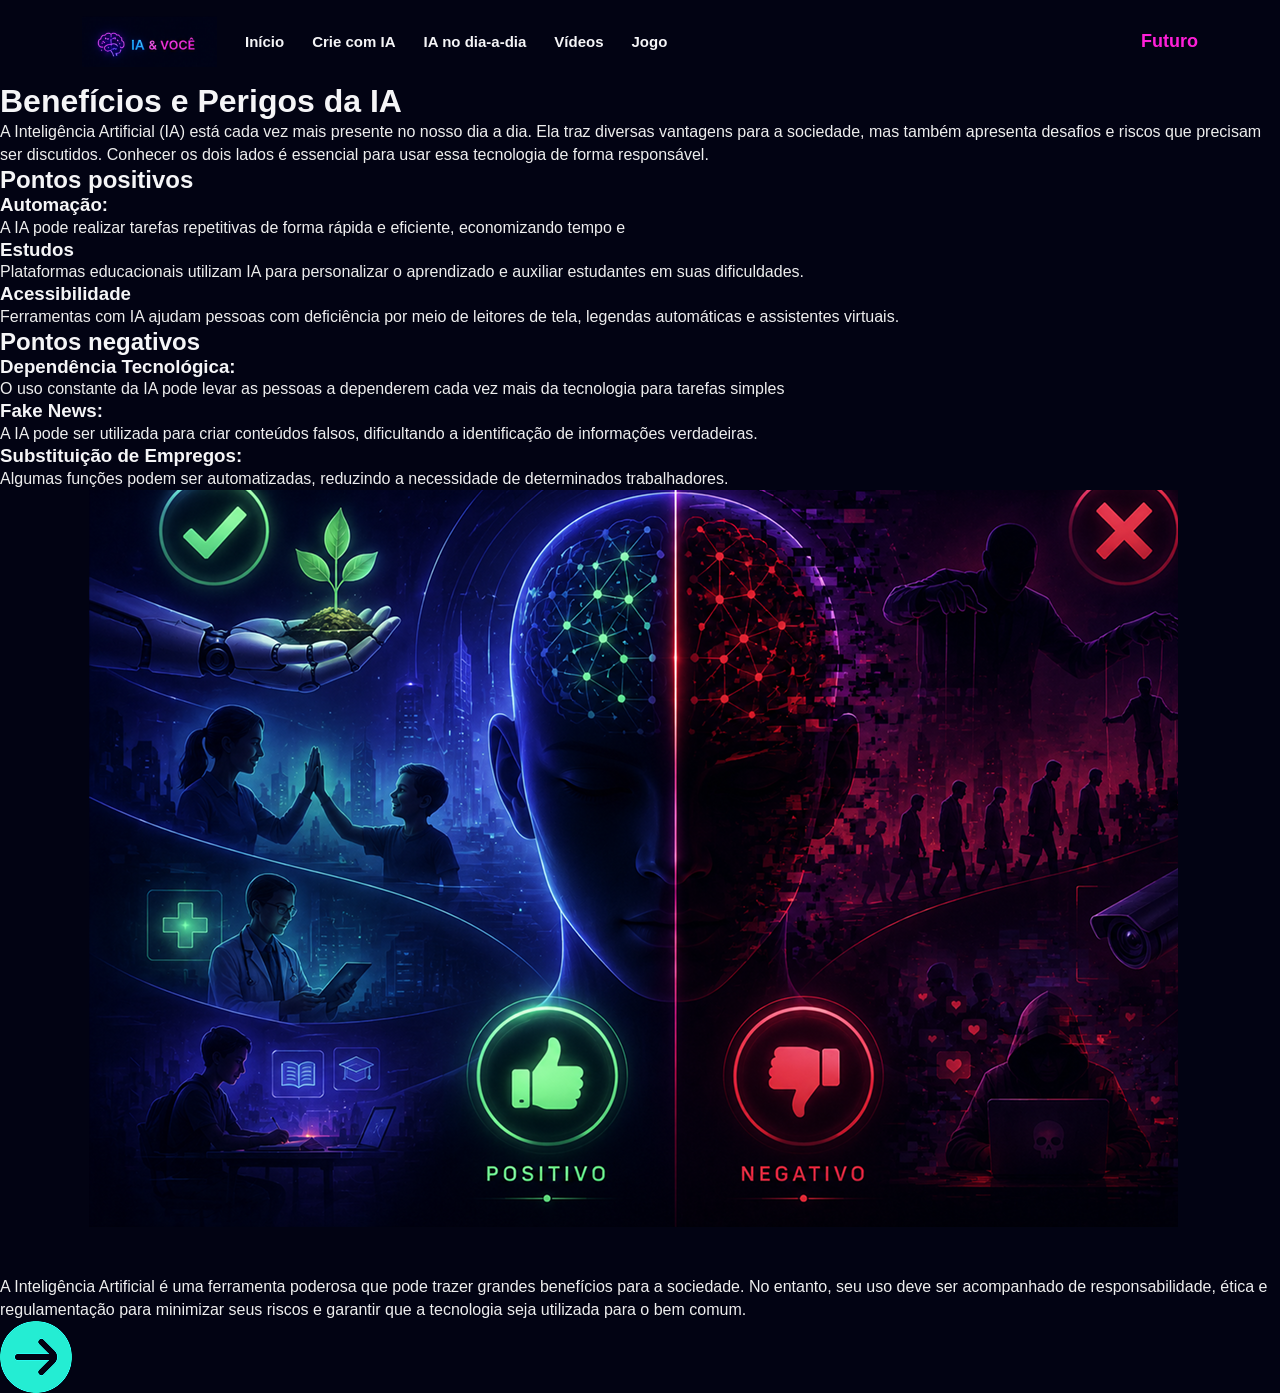
==== commit 5c5465c7: "Alteraçao no beneficios HTML" ====
--- a/beneficios.html
+++ b/beneficios.html
@@ -1,55 +1,101 @@
 <!DOCTYPE html>
 <html lang="pt-br">
+
 <head>
     <meta charset="UTF-8">
     <meta name="viewport" content="width=device-width, initial-scale=1.0">
+
     <title>Benefícios e Perigos da IA</title>
+
     <link rel="stylesheet" href="style.css">
 </head>
+
 <body>
+
     <div class="logoeafins">
+
         <img src="./img/logo.png" alt="Imagem da logo">
+
         <a href="index.html">Início</a>
         <a href="crie.html">Crie com IA</a>
         <a href="diaadia.html">IA no dia-a-dia</a>
         <a href="videos.html">Vídeos</a>
         <a href="jogo.html">Jogo</a>
+
         <h2>Futuro</h2>
-    </div>
-    
-    <h1>Benefícios e Perigos da IA</h1>
+    </div>    
+    <main>
+            
+        <h1>Benefícios e Perigos da IA</h1>
 
-    <div class="ben1">
-        <p>A Inteligência Artificial (IA) está cada vez mais presente no nosso dia a dia. Ela traz diversas vantagens para a sociedade, mas também apresenta desafios e riscos que precisam ser discutidos. Conhecer os dois lados é essencial para usar essa tecnologia de forma responsável.</p>
-    </div>
+        <div class="ben1">
 
-    <h2>Pontos positivos</h2>
+            <p>
+                A Inteligência Artificial (IA) está cada vez mais presente no nosso dia a dia. Ela traz diversas vantagens para a sociedade, mas também apresenta desafios e riscos que precisam ser discutidos. Conhecer os dois lados é essencial para usar essa tecnologia de forma responsável.
+            </p>
 
-    <div class="positivos">
-        <h3>Automação:</h3>
-        <p>A IA pode realizar tarefas repetitivas de forma rápida e eficiente, economizando tempo e </p>
-        <h3>Estudos</h3>
-        <p>Plataformas educacionais utilizam IA para personalizar o aprendizado e auxiliar estudantes em suas dificuldades.</p>
-        <h3>Acessibilidade</h3>
-        <p>Ferramentas com IA ajudam pessoas com deficiência por meio de leitores de tela, legendas automáticas e assistentes virtuais.</p>
-    </div>
+        </div>
 
-    <h2>Pontos negativos</h2>
-    <div class="negativos">
-        <h3>Dependência Tecnológica:</h3>
-        <p>O uso constante da IA pode levar as pessoas a dependerem cada vez mais da tecnologia para tarefas simples</p>
-        <h3>Fake News:</h3>
-        <p>A IA pode ser utilizada para criar conteúdos falsos, dificultando a identificação de informações verdadeiras.</p>
-        <h3>Substituição de Empregos:</h3>
-        <p>Algumas funções podem ser automatizadas, reduzindo a necessidade de determinados trabalhadores.</p>
-    </div>
+        <h2>Pontos positivos</h2>
 
-    <img src="./img/image 15.png" alt="Beneficios e maleficios da IA">
+        <div class="positivos">
 
-    <div class="ben2">
-        <p>A Inteligência Artificial é uma ferramenta poderosa que pode trazer grandes benefícios para a sociedade. No entanto, seu uso deve ser acompanhado de responsabilidade, ética e regulamentação para minimizar seus riscos e garantir que a tecnologia seja utilizada para o bem comum.</p>
-    </div>
+            <h3>Automação:</h3>
 
-    <a href="beneficios.html"><img src="./img/arrow-circle-right 1.png" alt="Ir para benefícios e perigos da IA"></a>
+            <p>
+                A IA pode realizar tarefas repetitivas de forma rápida e eficiente, economizando tempo e 
+            </p>
+
+            <h3>Estudos</h3>
+
+            <p>
+                Plataformas educacionais utilizam IA para personalizar o aprendizado e auxiliar estudantes em suas dificuldades.
+            </p>
+
+            <h3>Acessibilidade</h3>
+
+            <p>
+                Ferramentas com IA ajudam pessoas com deficiência por meio de leitores de tela, legendas automáticas e assistentes virtuais.
+            </p>
+
+        </div>
+
+        <h2>Pontos negativos</h2>
+
+        <div class="negativos">
+
+            <h3>Dependência Tecnológica:</h3>
+
+            <p>
+                O uso constante da IA pode levar as pessoas a dependerem cada vez mais da tecnologia para tarefas simples
+            </p>
+
+            <h3>Fake News:</h3>
+
+            <p>
+                A IA pode ser utilizada para criar conteúdos falsos, dificultando a identificação de informações verdadeiras.
+            </p>
+
+            <h3>Substituição de Empregos:</h3>
+
+            <p>
+                Algumas funções podem ser automatizadas, reduzindo a necessidade de determinados trabalhadores.
+            </p>
+
+        </div>
+
+        <img src="./img/image 15.png" alt="Beneficios e maleficios da IA">
+
+        <div class="ben2">
+
+            <p>
+                A Inteligência Artificial é uma ferramenta poderosa que pode trazer grandes benefícios para a sociedade. No entanto, seu uso deve ser acompanhado de responsabilidade, ética e regulamentação para minimizar seus riscos e garantir que a tecnologia seja utilizada para o bem comum.
+            </p>
+        
+        </div>
+
+        <a href="beneficios.html"><img src="./img/arrow-circle-right 1.png" alt="Ir para benefícios e perigos da IA"></a>
+
+    </main>
 </body>
 </html>
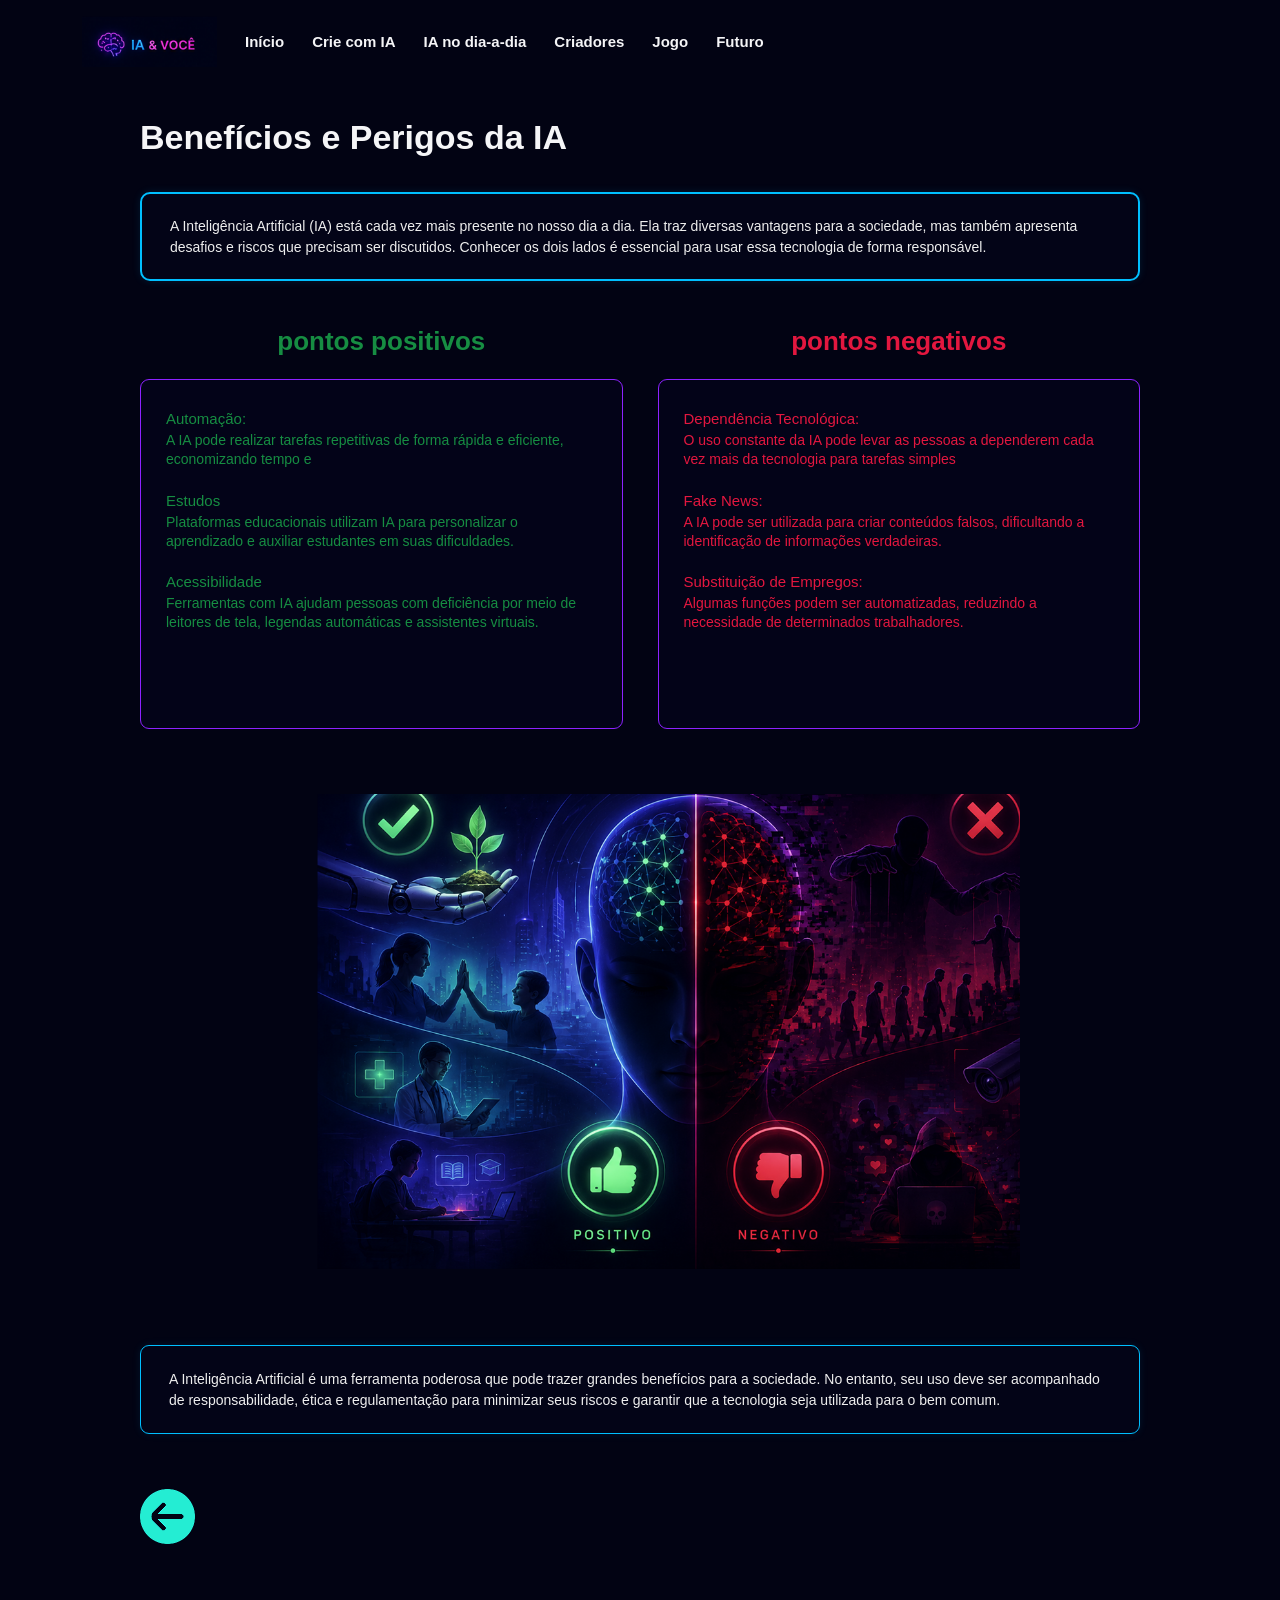
==== commit ef99f312: "futuro e criadores" ====
--- a/beneficios.html
+++ b/beneficios.html
@@ -7,7 +7,7 @@
 
     <title>Benefícios e Perigos da IA</title>
 
-    <link rel="stylesheet" href="style.css">
+    <link rel="stylesheet" href="beneficios.css">
 </head>
 
 <body>
@@ -19,10 +19,9 @@
         <a href="index.html">Início</a>
         <a href="crie.html">Crie com IA</a>
         <a href="diaadia.html">IA no dia-a-dia</a>
-        <a href="videos.html">Vídeos</a>
+        <a href="cridores.html">Criadores</a>
         <a href="jogo.html">Jogo</a>
-
-        <h2>Futuro</h2>
+         <a href="futuro.html">Futuro</a>
     </div>    
     <main>
             
@@ -94,7 +93,9 @@
         
         </div>
 
-        <a href="beneficios.html"><img src="./img/arrow-circle-right 1.png" alt="Ir para benefícios e perigos da IA"></a>
+       <a href="index.html">
+    <img src="img/arrow-circle-right 1.png" alt="Voltar para o início">
+</a>
 
     </main>
 </body>
--- a/beneficios.css
+++ b/beneficios.css
@@ -0,0 +1,310 @@
+* {
+    margin: 0;
+    padding: 0;
+    box-sizing: border-box;
+}
+
+html {
+    scroll-behavior: smooth;
+}
+
+body {
+    min-height: 100vh;
+    background-color: #020313;
+    color: #eeeeee;
+    font-family: Arial, Helvetica, sans-serif;
+    overflow-x: hidden;
+}
+
+a {
+    text-decoration: none;
+    color: inherit;
+}
+
+img {
+    display: block;
+    max-width: 100%;
+}
+
+.logoeafins {
+    width: 100%;
+    max-width: 1180px;
+    min-height: 72px;
+    margin: 0 auto;
+    padding: 16px 32px;
+    display: flex;
+    align-items: center;
+    gap: 28px;
+}
+
+.logoeafins img {
+    width: 135px;
+    height: auto;
+}
+
+.logoeafins a {
+    color: #f5f5f7;
+    font-size: 15px;
+    font-weight: 600;
+    transition: 0.2s;
+}
+
+.logoeafins a:hover {
+    color: #ff1fd8;
+    transform: translateY(-2px);
+}
+
+main {
+    width: calc(100% - 64px);
+    max-width: 1000px;
+    margin: 0 auto;
+    padding: 35px 0 70px;
+    display: grid;
+    grid-template-columns: 1fr 1fr;
+    column-gap: 35px;
+}
+
+main > h1 {
+    grid-column: 1 / -1;
+    margin-bottom: 35px;
+    color: #f5f5f7;
+    font-size: 34px;
+    font-weight: 700;
+}
+
+.ben1 {
+    grid-column: 1 / -1;
+    width: 100%;
+    margin-bottom: 45px;
+    padding: 22px 28px;
+    border: 2px solid #00bfff;
+    border-radius: 10px;
+    background-color: rgba(3, 4, 25, 0.75);
+    box-shadow: 0 0 8px rgba(0, 191, 255, 0.12);
+}
+
+.ben1 p {
+    color: #eeeeee;
+    font-size: 14px;
+    line-height: 1.45;
+}
+
+main > h2 {
+    margin-bottom: 22px;
+    font-size: 26px;
+    font-weight: 700;
+    text-transform: lowercase;
+}
+
+main > h2:nth-of-type(1) {
+    grid-column: 1;
+    grid-row: 3;
+    color: #168d42;
+    text-align: center;
+}
+
+main > h2:nth-of-type(2) {
+    grid-column: 2;
+    grid-row: 3;
+    color: #e3173f;
+    text-align: center;
+}
+
+.positivos {
+    grid-column: 1;
+    grid-row: 4;
+    min-height: 350px;
+    padding: 30px 25px;
+    border: 1px solid #8d22ff;
+    border-radius: 9px;
+    background-color: rgba(4, 3, 25, 0.8);
+}
+
+.positivos h3 {
+    margin-bottom: 4px;
+    color: #168d42;
+    font-size: 15px;
+    font-weight: 500;
+}
+
+.positivos p {
+    margin-bottom: 23px;
+    color: #168d42;
+    font-size: 14px;
+    line-height: 1.35;
+}
+
+.positivos p:last-child {
+    margin-bottom: 0;
+}
+
+.negativos {
+    grid-column: 2;
+    grid-row: 4;
+    min-height: 350px;
+    padding: 30px 25px;
+    border: 1px solid #8d22ff;
+    border-radius: 9px;
+    background-color: rgba(4, 3, 25, 0.8);
+}
+
+.negativos h3 {
+    margin-bottom: 4px;
+    color: #e3173f;
+    font-size: 15px;
+    font-weight: 500;
+}
+
+.negativos p {
+    margin-bottom: 23px;
+    color: #e3173f;
+    font-size: 14px;
+    line-height: 1.35;
+}
+
+.negativos p:last-child {
+    margin-bottom: 0;
+}
+
+main > img {
+    grid-column: 1 / -1;
+    grid-row: 5;
+    width: 78%;
+    max-width: 760px;
+    margin: 65px auto 45px;
+    object-fit: contain;
+}
+
+.ben2 {
+    grid-column: 1 / -1;
+    grid-row: 6;
+    width: 100%;
+    padding: 23px 28px;
+    border: 1px solid #00bfff;
+    border-radius: 9px;
+    background-color: rgba(3, 4, 25, 0.75);
+    box-shadow: 0 0 8px rgba(0, 191, 255, 0.1);
+}
+
+.ben2 p {
+    color: #eeeeee;
+    font-size: 14px;
+    line-height: 1.45;
+}
+
+main > a {
+    grid-column: 1 / -1;
+    grid-row: 7;
+    width: fit-content;
+    margin-top: 55px;
+}
+
+main > a img {
+    width: 55px;
+    height: 55px;
+    transition: transform 0.2s ease, filter 0.2s ease;
+}
+
+main > a:hover img {
+    transform: scale(1.08);
+    filter: drop-shadow(0 0 8px #00eaff);
+}
+
+@media (max-width: 800px) {
+    .logoeafins {
+        padding: 15px 20px;
+        gap: 17px;
+    }
+
+    .logoeafins img {
+        width: 110px;
+    }
+
+    .logoeafins a {
+        font-size: 12px;
+    }
+
+    main {
+        width: calc(100% - 40px);
+        column-gap: 20px;
+    }
+
+    main > h1 {
+        font-size: 29px;
+    }
+
+    main > h2 {
+        font-size: 22px;
+    }
+
+    .positivos,
+    .negativos {
+        padding: 22px 18px;
+    }
+
+    main > img {
+        width: 90%;
+    }
+}
+
+@media (max-width: 650px) {
+    .logoeafins {
+        flex-wrap: wrap;
+        justify-content: center;
+        padding: 18px 15px;
+        gap: 14px;
+    }
+
+    .logoeafins img {
+        width: 105px;
+        margin-right: 100%;
+    }
+
+    main {
+        display: block;
+        width: calc(100% - 30px);
+        padding-top: 25px;
+    }
+
+    main > h1 {
+        margin-bottom: 25px;
+        font-size: 27px;
+        text-align: center;
+    }
+
+    .ben1 {
+        margin-bottom: 35px;
+        padding: 20px;
+    }
+
+    main > h2:nth-of-type(1),
+    main > h2:nth-of-type(2) {
+        margin-top: 30px;
+        margin-bottom: 15px;
+    }
+
+    .positivos,
+    .negativos {
+        min-height: auto;
+        padding: 22px;
+    }
+
+    main > img {
+        width: 100%;
+        margin: 45px auto 35px;
+    }
+
+    .ben2 {
+        padding: 20px;
+    }
+
+    main > a {
+        display: block;
+        margin: 35px 0 0;
+    }
+
+    main > a img {
+        width: 50px;
+        height: 50px;
+    }
+}
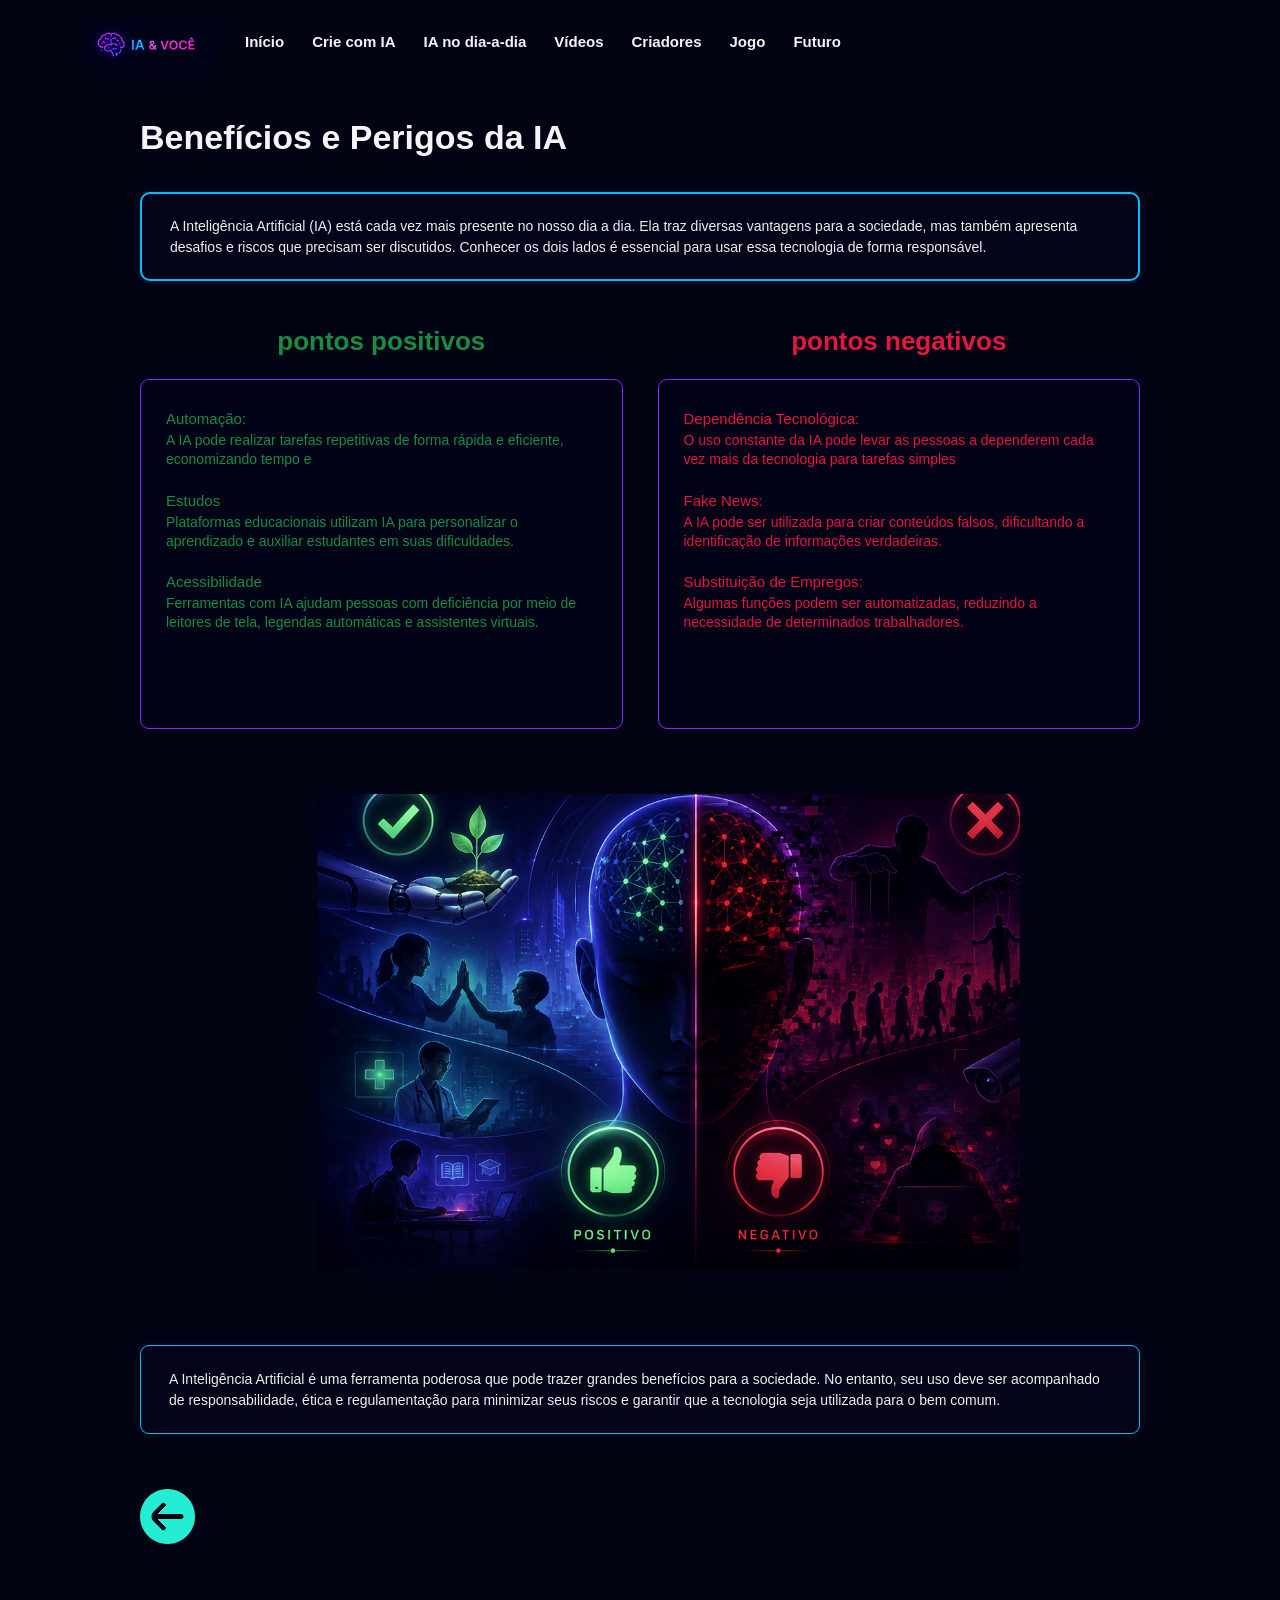
==== commit 3d44a5a9: "futuro e criadores" ====
--- a/beneficios.html
+++ b/beneficios.html
@@ -19,6 +19,7 @@
         <a href="index.html">Início</a>
         <a href="crie.html">Crie com IA</a>
         <a href="diaadia.html">IA no dia-a-dia</a>
+        <a href="videos.html">Vídeos</a>
         <a href="cridores.html">Criadores</a>
         <a href="jogo.html">Jogo</a>
          <a href="futuro.html">Futuro</a>
